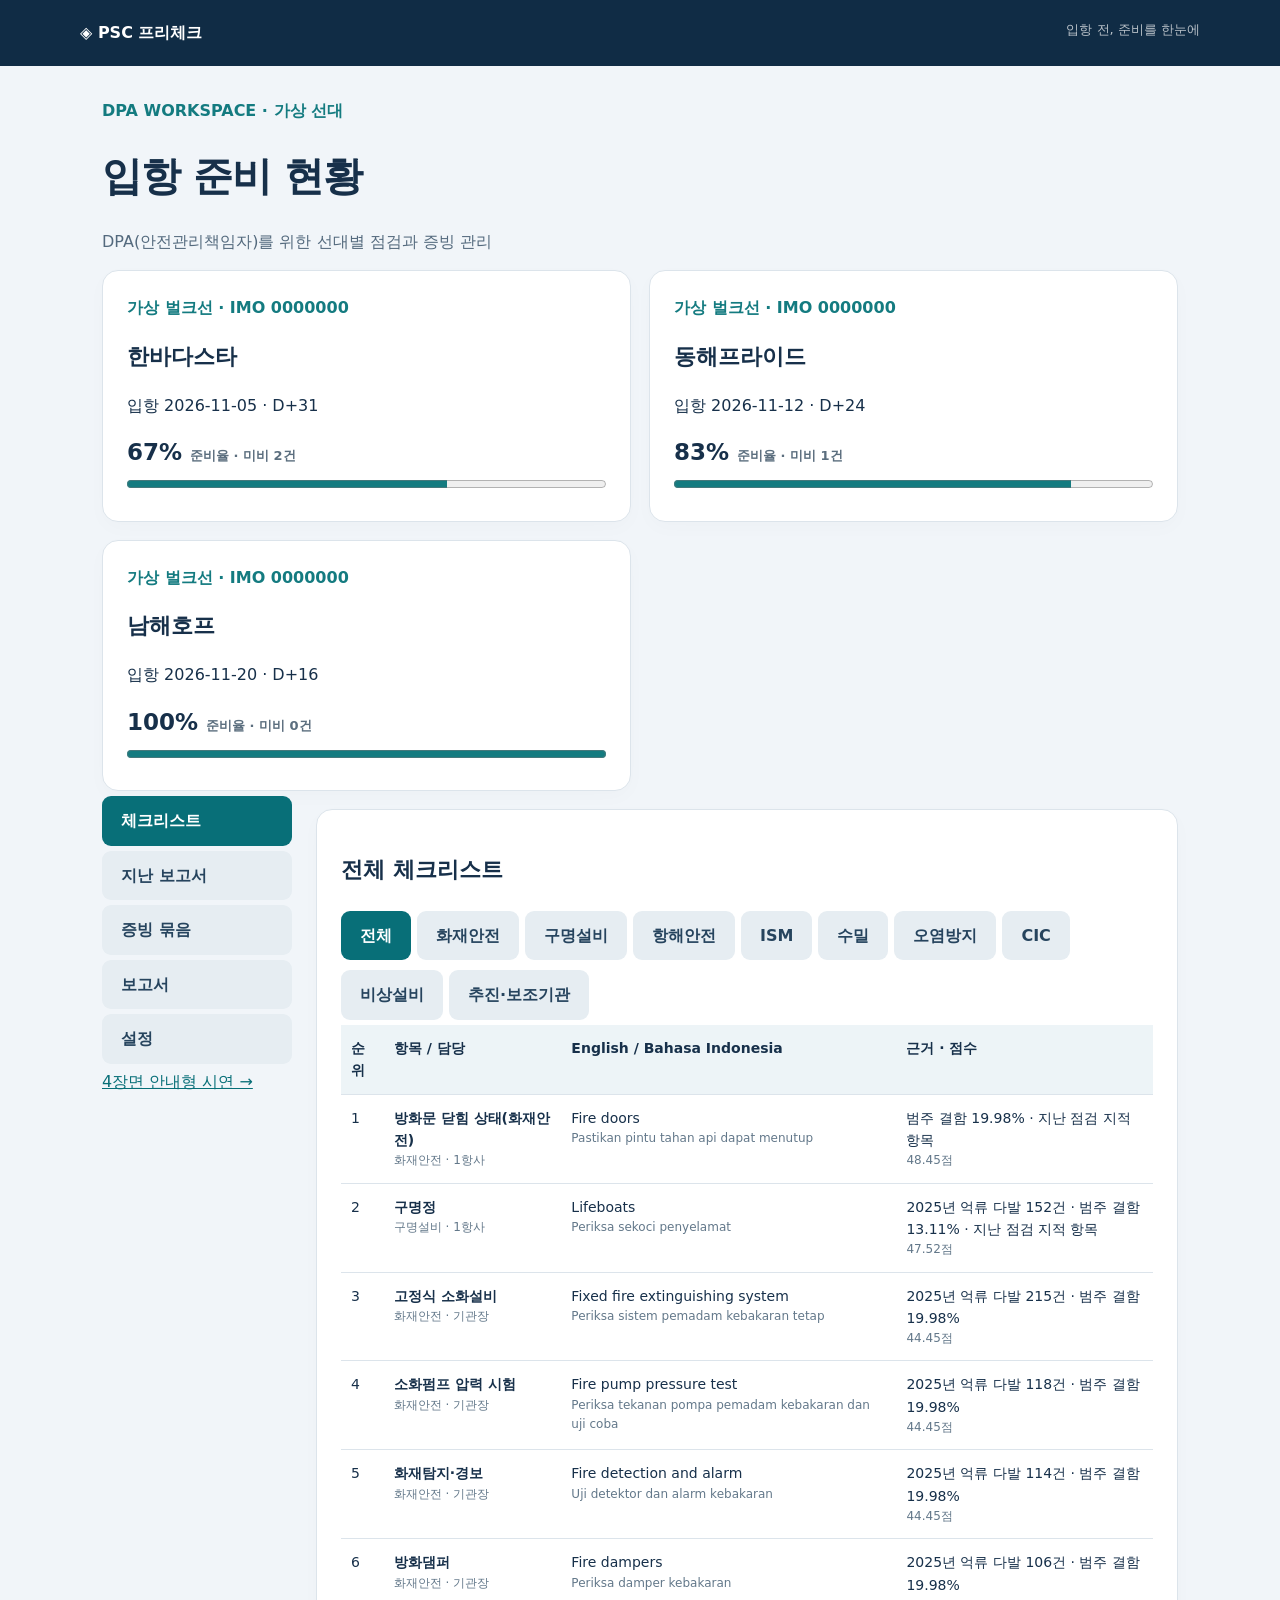
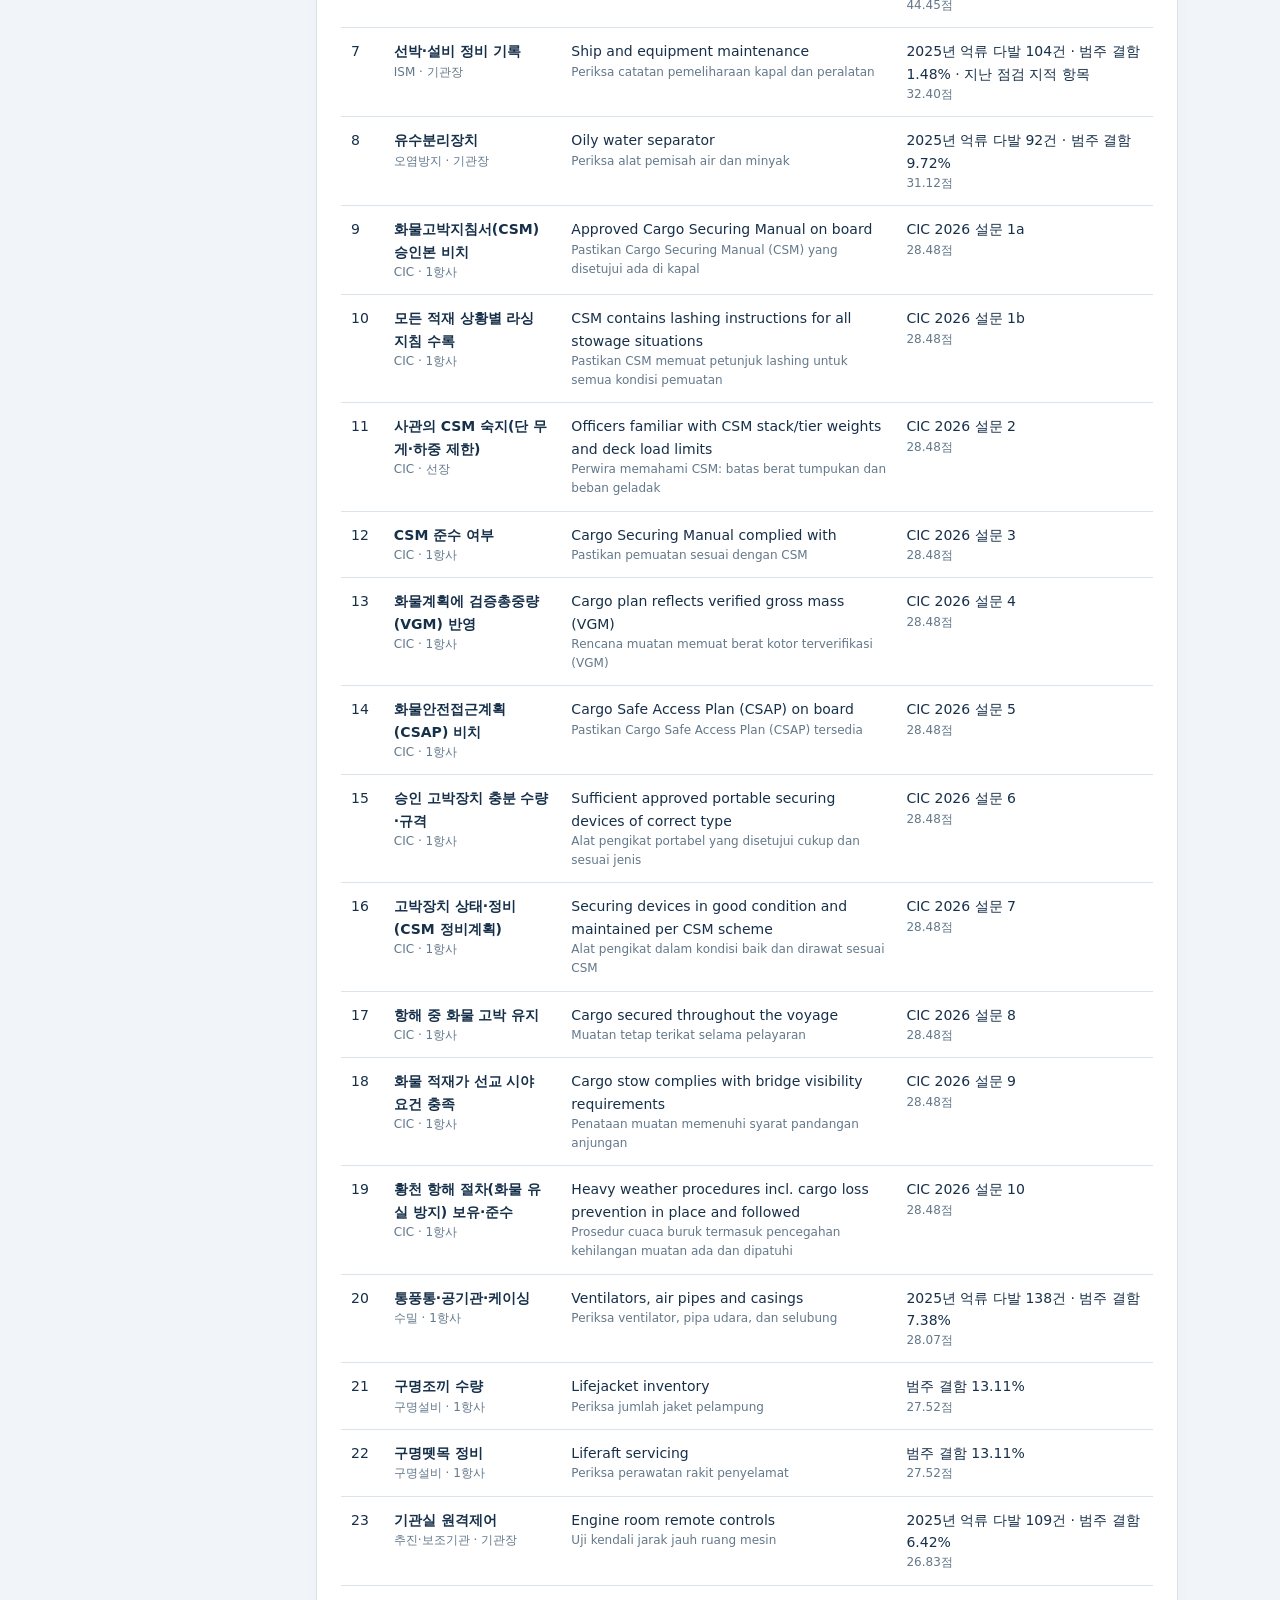
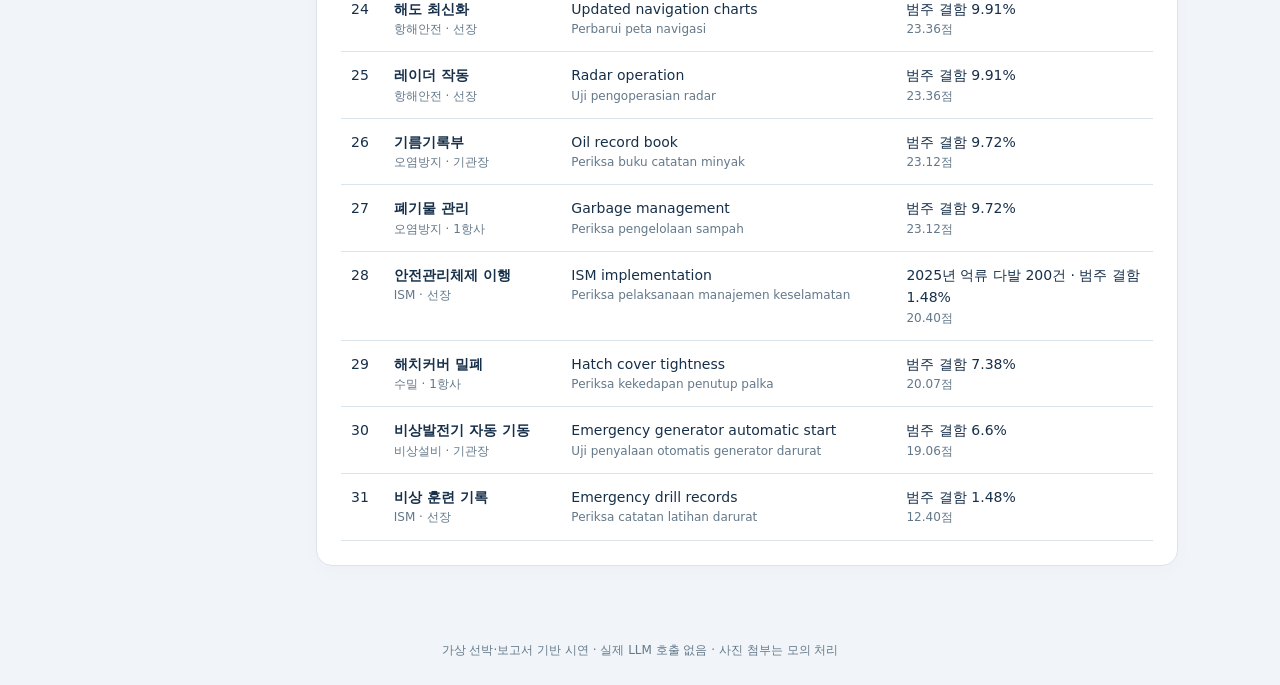
==== full.html @ a6400107 "feat: allcon-542309 시연 웹 공개" ====
<!doctype html><html lang="ko"><head><meta charset="utf-8"><meta name="viewport" content="width=device-width,initial-scale=1"><title>PSC 프리체크 · DPA 대시보드</title><link rel="stylesheet" href="style.css"></head><body data-full="true"><header><a href="index.html">◈ PSC 프리체크</a><span>입항 전, 준비를 한눈에</span></header><main id="app"></main><footer>가상 선박·보고서 기반 시연 · 실제 LLM 호출 없음 · 사진 첨부는 모의 처리</footer><script src="data.js"></script><script src="app.js"></script></body></html>
---- style.css ----
:root{font-family:system-ui,-apple-system,sans-serif;color:#17304a;background:#f1f5f9;line-height:1.6}*{box-sizing:border-box}body{margin:0}header{background:#102c45;color:white;padding:20px max(20px,calc((100% - 1120px)/2));display:flex;justify-content:space-between;gap:20px}header a{color:white;font-weight:800;text-decoration:none;white-space:nowrap}header span{font-size:13px;opacity:.7}main{max-width:1120px;margin:32px auto;padding:0 22px}h1{font-size:clamp(26px,4vw,40px);line-height:1.3;letter-spacing:-1px}h2{font-size:22px}h3{margin:8px 0}p{overflow-wrap:anywhere}.eyebrow{color:#147b80;font-weight:750}.lead{color:#53697d}.panel,.card,details{background:white;border:1px solid #dce4eb;border-radius:16px;padding:24px;margin:18px 0;box-shadow:0 6px 20px #19324a05}.grid{display:grid;grid-template-columns:repeat(2,minmax(0,1fr));gap:18px}.grid .card{margin:0}label{display:block;font-size:14px;font-weight:650}input,select{display:block;width:100%;padding:12px;margin:7px 0 18px;border:1px solid #b8c8d4;border-radius:8px;background:white;color:inherit;font:inherit}button,.button{display:inline-block;background:#086f78;color:white;border:0;border-radius:9px;padding:12px 19px;margin:5px 6px 5px 0;font:inherit;font-weight:700;cursor:pointer;text-decoration:none}button:disabled{background:#b3bfc9;cursor:default}.secondary{background:#e6edf2;color:#26445e}.selected{outline:3px solid #17a89d}.good{background:#e8f7f0;color:#176244;border-left:5px solid #2e9e73}.bad{background:#fff0ef;color:#aa302a;border-left:5px solid #d65348}.warn{background:#fff8df;color:#795b0e;border-left:5px solid #e4b537}.big{font-size:23px;font-weight:750}.muted,small{color:#5b6e7e;font-size:13px}.table-wrap{overflow-x:auto;max-width:100%}table{border-collapse:collapse;width:100%;font-size:14px}td,th{padding:12px 10px;border-bottom:1px solid #dce4eb;text-align:left;vertical-align:top}th{background:#edf4f7}td span{display:block;font-size:12px;color:#63788a}.phone{max-width:430px;margin:24px auto;background:#e9f0f3;border:8px solid #17304a;border-radius:35px;padding:16px}.phone .card{padding:16px}.phone strong{display:block;font-size:19px}.phone small{display:block}.success{border-top:1px solid #cfdae3;padding:20px 0;margin-top:24px}.report{max-width:740px;min-height:900px;aspect-ratio:210/297;margin:20px auto;background:white;border-top:8px solid #147b80;padding:38px;box-shadow:0 10px 40px #17304a12}.report h2{font-size:30px}.report{max-width:100%;overflow-wrap:anywhere}.sigline{display:inline-block;width:150px;max-width:60%;border-bottom:1px solid #333;vertical-align:bottom}.layout{display:grid;grid-template-columns:190px minmax(0,1fr);gap:24px}nav button{display:block;width:100%;text-align:left}pre{white-space:pre-wrap;overflow-wrap:anywhere;font:13px/1.8 ui-monospace,monospace}progress{width:100%;accent-color:#147b80}footer{padding:25px;text-align:center;font-size:12px;color:#65798a}a{color:#086f78}summary{cursor:pointer;font-weight:700}:focus-visible{outline:3px solid #e5a62a;outline-offset:3px}@media(max-width:600px){main{margin:22px auto;padding:0 14px}.grid,.layout{grid-template-columns:1fr}.panel,.card,details{padding:17px}header{padding:16px}header span{display:none}table{font-size:12px}td,th{padding:9px 6px}.priority-table th:nth-child(3),.priority-table td:nth-child(3){min-width:125px}.report{padding:20px;min-height:780px}nav{display:flex;flex-wrap:wrap}nav button{width:auto;font-size:13px}.phone{padding:10px}.big{font-size:20px}}@media print{header,footer,button,.success,.eyebrow,.lead,nav{display:none!important}body,main{background:white;margin:0;padding:0}.report{box-shadow:none;border:0;margin:0;width:100%;min-height:0}.panel:has(.report){border:0;padding:0}body:has(.report) main>h1,body:has(.report) main>p{display:none}}
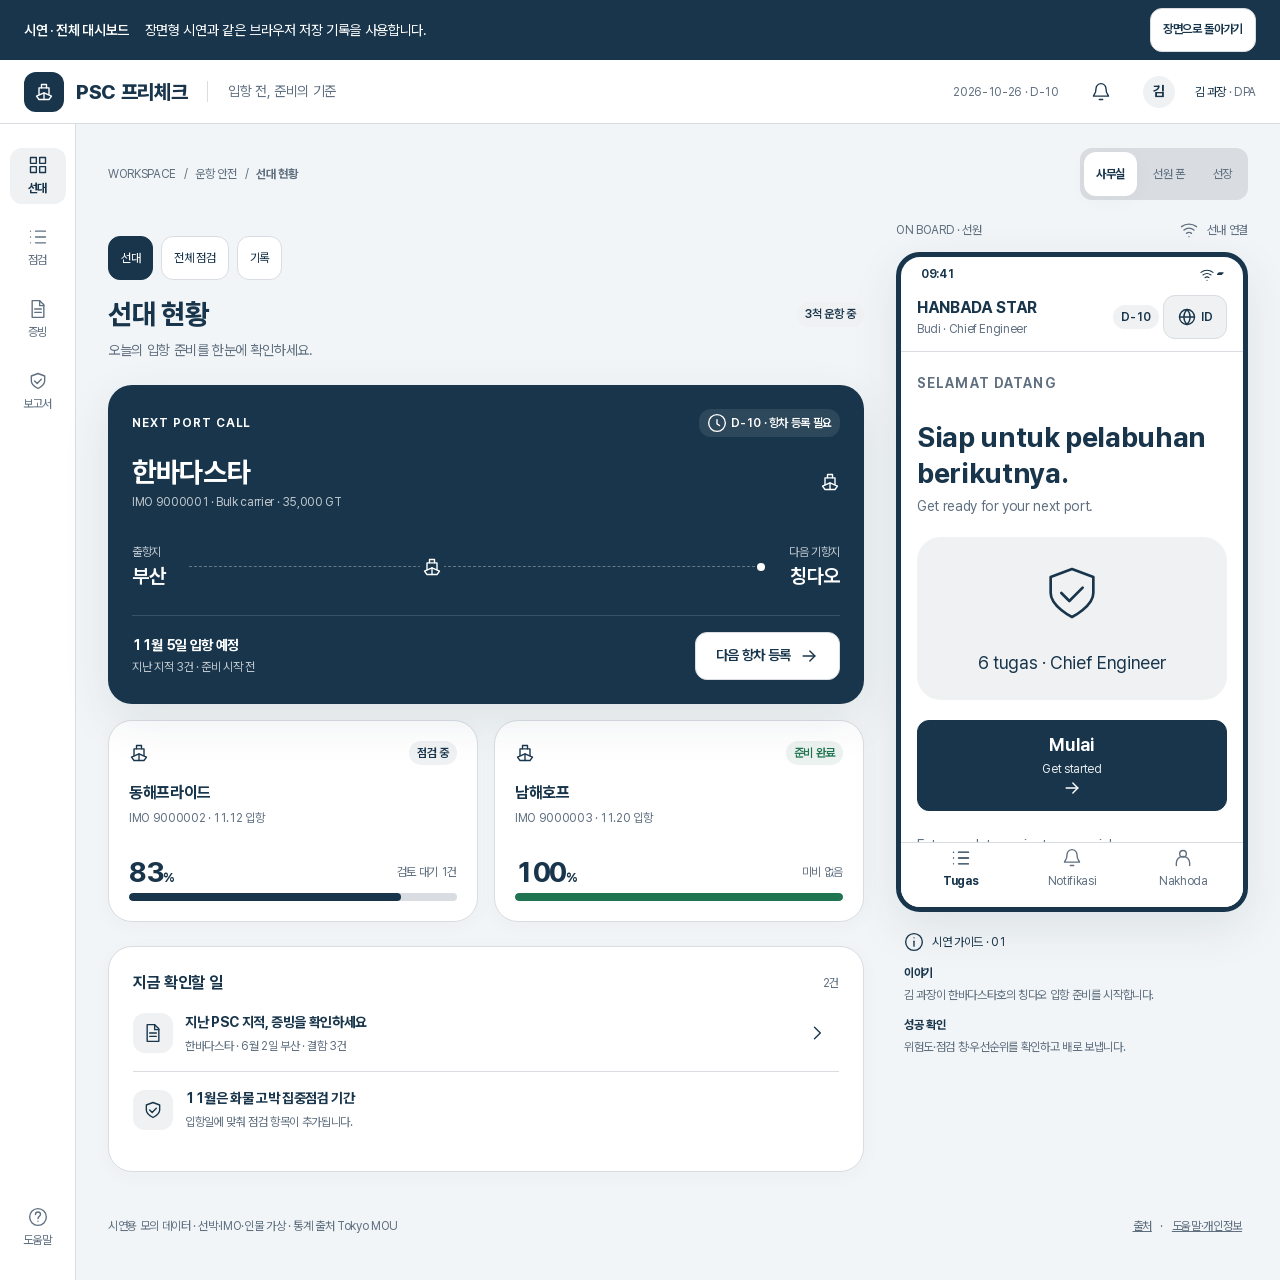
==== commit a54682e7: "feat: allcon-542309 시연 웹 갱신" ====
--- a/full.html
+++ b/full.html
@@ -1 +1,21 @@
-<!doctype html><html lang="ko"><head><meta charset="utf-8"><meta name="viewport" content="width=device-width,initial-scale=1"><title>PSC 프리체크 · DPA 대시보드</title><link rel="stylesheet" href="style.css"></head><body data-full="true"><header><a href="index.html">◈ PSC 프리체크</a><span>입항 전, 준비를 한눈에</span></header><main id="app"></main><footer>가상 선박·보고서 기반 시연 · 실제 LLM 호출 없음 · 사진 첨부는 모의 처리</footer><script src="data.js"></script><script src="app.js"></script></body></html>+<!doctype html>
+<html lang="ko">
+<head>
+<meta charset="utf-8">
+<meta name="viewport" content="width=device-width, initial-scale=1">
+<meta name="theme-color" content="#18354b">
+<meta name="description" content="PSC 프리체크 — 항차별 우선 점검부터 선내 점검, 시정 증빙, 입항 준비 보고서까지.">
+<title>PSC 프리체크 · 입항 준비</title>
+<link rel="icon" href="data:image/svg+xml,%3Csvg xmlns='http://www.w3.org/2000/svg' viewBox='0 0 40 40'%3E%3Crect width='40' height='40' rx='10' fill='%2318354b'/%3E%3Cpath d='M10 24h20l-4 6H14zM16 12h8v12h-8z' fill='white'/%3E%3C/svg%3E">
+<link rel="stylesheet" href="style.css">
+<script defer src="data.js"></script>
+<script defer src="app.js"></script>
+</head>
+<body>
+<a class="skip" href="#main">본문으로 이동</a>
+<div id="app"></div>
+<div id="toast" role="status" aria-live="polite"></div>
+<dialog id="sheet" aria-labelledby="sheet-title"></dialog>
+<noscript>점검 기록을 사용하려면 브라우저의 JavaScript를 켜 주세요.</noscript>
+</body>
+</html>
--- a/style.css
+++ b/style.css
@@ -1 +1,136 @@
-:root{font-family:system-ui,-apple-system,sans-serif;color:#17304a;background:#f1f5f9;line-height:1.6}*{box-sizing:border-box}body{margin:0}header{background:#102c45;color:white;padding:20px max(20px,calc((100% - 1120px)/2));display:flex;justify-content:space-between;gap:20px}header a{color:white;font-weight:800;text-decoration:none;white-space:nowrap}header span{font-size:13px;opacity:.7}main{max-width:1120px;margin:32px auto;padding:0 22px}h1{font-size:clamp(26px,4vw,40px);line-height:1.3;letter-spacing:-1px}h2{font-size:22px}h3{margin:8px 0}p{overflow-wrap:anywhere}.eyebrow{color:#147b80;font-weight:750}.lead{color:#53697d}.panel,.card,details{background:white;border:1px solid #dce4eb;border-radius:16px;padding:24px;margin:18px 0;box-shadow:0 6px 20px #19324a05}.grid{display:grid;grid-template-columns:repeat(2,minmax(0,1fr));gap:18px}.grid .card{margin:0}label{display:block;font-size:14px;font-weight:650}input,select{display:block;width:100%;padding:12px;margin:7px 0 18px;border:1px solid #b8c8d4;border-radius:8px;background:white;color:inherit;font:inherit}button,.button{display:inline-block;background:#086f78;color:white;border:0;border-radius:9px;padding:12px 19px;margin:5px 6px 5px 0;font:inherit;font-weight:700;cursor:pointer;text-decoration:none}button:disabled{background:#b3bfc9;cursor:default}.secondary{background:#e6edf2;color:#26445e}.selected{outline:3px solid #17a89d}.good{background:#e8f7f0;color:#176244;border-left:5px solid #2e9e73}.bad{background:#fff0ef;color:#aa302a;border-left:5px solid #d65348}.warn{background:#fff8df;color:#795b0e;border-left:5px solid #e4b537}.big{font-size:23px;font-weight:750}.muted,small{color:#5b6e7e;font-size:13px}.table-wrap{overflow-x:auto;max-width:100%}table{border-collapse:collapse;width:100%;font-size:14px}td,th{padding:12px 10px;border-bottom:1px solid #dce4eb;text-align:left;vertical-align:top}th{background:#edf4f7}td span{display:block;font-size:12px;color:#63788a}.phone{max-width:430px;margin:24px auto;background:#e9f0f3;border:8px solid #17304a;border-radius:35px;padding:16px}.phone .card{padding:16px}.phone strong{display:block;font-size:19px}.phone small{display:block}.success{border-top:1px solid #cfdae3;padding:20px 0;margin-top:24px}.report{max-width:740px;min-height:900px;aspect-ratio:210/297;margin:20px auto;background:white;border-top:8px solid #147b80;padding:38px;box-shadow:0 10px 40px #17304a12}.report h2{font-size:30px}.report{max-width:100%;overflow-wrap:anywhere}.sigline{display:inline-block;width:150px;max-width:60%;border-bottom:1px solid #333;vertical-align:bottom}.layout{display:grid;grid-template-columns:190px minmax(0,1fr);gap:24px}nav button{display:block;width:100%;text-align:left}pre{white-space:pre-wrap;overflow-wrap:anywhere;font:13px/1.8 ui-monospace,monospace}progress{width:100%;accent-color:#147b80}footer{padding:25px;text-align:center;font-size:12px;color:#65798a}a{color:#086f78}summary{cursor:pointer;font-weight:700}:focus-visible{outline:3px solid #e5a62a;outline-offset:3px}@media(max-width:600px){main{margin:22px auto;padding:0 14px}.grid,.layout{grid-template-columns:1fr}.panel,.card,details{padding:17px}header{padding:16px}header span{display:none}table{font-size:12px}td,th{padding:9px 6px}.priority-table th:nth-child(3),.priority-table td:nth-child(3){min-width:125px}.report{padding:20px;min-height:780px}nav{display:flex;flex-wrap:wrap}nav button{width:auto;font-size:13px}.phone{padding:10px}.big{font-size:20px}}@media print{header,footer,button,.success,.eyebrow,.lead,nav{display:none!important}body,main{background:white;margin:0;padding:0}.report{box-shadow:none;border:0;margin:0;width:100%;min-height:0}.panel:has(.report){border:0;padding:0}body:has(.report) main>h1,body:has(.report) main>p{display:none}}
+:root {
+  --navy:#18354b; --muted:#607080; --paper:#fff; --ground:#f2f5f7; --success:#207451; --warning:#95600c; --danger:#b53d3a;
+  --ink:var(--navy); --line:color-mix(in srgb,var(--muted) 24%,var(--paper));
+  --navy-soft:color-mix(in srgb,var(--navy) 7%,var(--paper)); --success-soft:color-mix(in srgb,var(--success) 9%,var(--paper)); --warning-soft:color-mix(in srgb,var(--warning) 9%,var(--paper)); --danger-soft:color-mix(in srgb,var(--danger) 7%,var(--paper));
+  --f12:12px; --f14:14px; --f16:16px; --f18:18px; --f20:20px; --f28:28px; --f36:36px; --f64:64px;
+  --s1:4px; --s2:8px; --s3:12px; --s4:16px; --s5:20px; --s6:24px; --s8:32px; --s10:40px; --s12:48px; --s14:56px; --s16:64px;
+  --r1:12px; --r2:24px; --shadow1:0 4px 20px #18354b08; --shadow2:0 16px 48px #18354b18;
+  --phone-nav-height:calc(var(--s14) + var(--s2) + 1px); --touch:44px; --action-bar:80px; --phone-offset:240px; --photo-height:200px; --border:1px solid var(--line); --duration:180ms; --phone:352px; --rail:76px; --measure:40ch; --content:1440px;
+}
+@font-face{font-family:Pretendard;src:url('fonts/PretendardVariable.woff2') format('woff2');font-weight:100 900;font-style:normal;font-display:swap}
+*{box-sizing:border-box}body{margin:0;background:var(--ground);color:var(--ink);font-family:Pretendard,Arial,sans-serif;font-size:var(--f14);line-height:1.5;letter-spacing:-.025em;font-variant-numeric:tabular-nums}button,input,select,textarea{font:inherit;letter-spacing:inherit}button,a,input,select,textarea{touch-action:manipulation}button,a{-webkit-tap-highlight-color:transparent}button{cursor:pointer;border:0;background:none;color:inherit}button:disabled{cursor:not-allowed;opacity:.48}button:focus-visible,a:focus-visible,input:focus-visible,select:focus-visible,textarea:focus-visible,summary:focus-visible{outline:3px solid var(--navy);outline-offset:3px}button:not(:disabled):hover{filter:brightness(.94)}button:not(:disabled):active{transform:translateY(1px)}a{color:var(--navy);text-underline-offset:var(--s1)}svg{width:var(--s5);height:var(--s5);flex-shrink:0;vertical-align:middle}h1,h2,h3,p{margin:0}h1{font-size:var(--f28);font-weight:750;line-height:1.3}h2{font-size:var(--f20);font-weight:720;line-height:1.4}h3{font-size:var(--f16);font-weight:700}small,.small{font-size:var(--f12)}.muted{color:var(--muted)}.eyebrow{font-size:var(--f12);font-weight:650;letter-spacing:.08em;text-transform:uppercase}.row{display:flex;align-items:center;gap:var(--s3)}.between{justify-content:space-between}.wrap{flex-wrap:wrap}.stack{display:grid;gap:var(--s4)}.gap2{gap:var(--s2)}.grow{flex:1;min-width:0}.text-right{text-align:right}.mt{margin-top:var(--s6)}.mb{margin-bottom:var(--s4)}.wide{width:100%}.btn{display:inline-flex;justify-content:center;align-items:center;gap:var(--s2);min-height:var(--s12);padding:var(--s3) var(--s5);border:var(--border);border-radius:var(--r1);font-weight:650;line-height:1.3;text-decoration:none;background:var(--paper);transition:background var(--duration),transform var(--duration)}.primary{background:var(--navy);color:var(--paper);border-color:var(--navy)}.ghost{background:transparent;border-color:transparent}.btn.small{min-height:44px;padding:var(--s2) var(--s3);font-size:var(--f12)}.iconbtn{display:inline-flex;align-items:center;justify-content:center;min-width:44px;min-height:44px;border-radius:var(--r1)}.tag{display:inline-flex;align-items:center;gap:var(--s1);font-size:var(--f12);line-height:1.4;padding:var(--s1) var(--s2);border-radius:var(--r1);background:var(--ground);color:var(--muted);font-weight:600;white-space:nowrap}.tag.ok,.ok{color:var(--success);background:var(--success-soft)}.tag.warn,.warn{color:var(--warning);background:var(--warning-soft)}.tag.bad,.bad{color:var(--danger);background:var(--danger-soft)}.tag.navy{color:var(--navy);background:var(--navy-soft)}.dot{display:inline-block;width:var(--s2);height:var(--s2);background:currentColor;border-radius:50%}.badge-number{font-size:var(--f12);border-radius:50%;background:var(--danger);color:var(--paper);width:var(--s5);height:var(--s5);display:inline-grid;place-items:center}.guide{min-height:var(--s14);background:var(--navy);color:var(--paper);padding:var(--s2) var(--s6);display:flex;align-items:center;gap:var(--s4);position:relative;z-index:5}.guide .guide-step{white-space:nowrap;font-weight:600}.guide .guide-task{flex:1;font-size:var(--f14)}.guide button{color:var(--paper);min-height:40px;border:1px solid #ffffff55;border-radius:var(--r1);padding:var(--s2) var(--s4);white-space:nowrap}.guide .guide-fast{background:#ffffff18;font-size:var(--f12)}.guide-progress{display:flex;gap:var(--s1)}.guide-progress i{width:var(--s6);height:var(--s1);background:#ffffff40;border-radius:var(--r1)}.guide-progress i.on{background:var(--paper)}.appbar{height:var(--s16);background:var(--paper);border-bottom:var(--border);padding:0 var(--s6);display:flex;align-items:center;gap:var(--s5)}.brand{display:flex;gap:var(--s3);align-items:center;font-weight:800;font-size:var(--f20);color:var(--navy);white-space:nowrap}.brand-icon{display:grid;place-items:center;background:var(--navy);color:var(--paper);width:var(--s10);height:var(--s10);border-radius:var(--r1)}.appbar-sub{border-left:var(--border);padding-left:var(--s5);color:var(--muted)}.avatar{width:var(--s8);height:var(--s8);border-radius:50%;display:inline-grid;place-items:center;background:var(--navy-soft);color:var(--navy);font-weight:700}.shell{display:grid;grid-template-columns:var(--rail) minmax(0,1fr);max-width:var(--content);margin:auto;min-height:calc(100vh - 120px)}.rail{display:flex;align-items:center;flex-direction:column;gap:var(--s4);padding:var(--s6) var(--s2);background:var(--paper);border-right:var(--border)}.rail button{min-height:var(--s14);width:var(--s14);display:flex;align-items:center;justify-content:center;flex-direction:column;gap:var(--s1);border-radius:var(--r1);font-size:var(--f12);color:var(--muted)}.rail button.active{background:var(--navy-soft);color:var(--navy);font-weight:700}.rail .rail-bottom{margin-top:auto}.workspace{padding:var(--s6) var(--s8);min-width:0}.work-top{display:flex;align-items:center;justify-content:space-between;margin-bottom:var(--s5)}.breadcrumb{color:var(--muted);font-size:var(--f12);display:flex;gap:var(--s2);align-items:center}.view-tabs{display:flex;background:var(--line);border-radius:var(--r1);padding:var(--s1);gap:var(--s1)}.view-tabs button{font-size:var(--f12);min-height:44px;padding:var(--s2) var(--s3);border-radius:var(--r1);color:var(--muted)}.view-tabs button.active{background:var(--paper);color:var(--navy);box-shadow:var(--shadow1);font-weight:700}.columns{display:grid;grid-template-columns:minmax(0,1fr) var(--phone);gap:var(--s8);align-items:start}.office{min-width:0}.section-head{margin-bottom:var(--s6)}.section-head p{margin-top:var(--s2);color:var(--muted)}.card{border:var(--border);border-radius:var(--r2);background:var(--paper);padding:var(--s6);box-shadow:var(--shadow1)}.fleet-hero{position:relative;overflow:hidden;background:var(--navy);color:var(--paper);padding:var(--s6);border-radius:var(--r2);min-height:264px;box-shadow:var(--shadow2)}.fleet-hero .muted{color:#ffffffb8}.fleet-hero h2{font-size:var(--f28)}.fleet-hero .tag{background:#ffffff17;color:var(--paper)}.fleet-hero .hero-route{display:flex;align-items:center;gap:var(--s4);margin:var(--s8) 0 var(--s6)}.port-name{font-size:var(--f20);font-weight:650}.route-line{flex:1;display:flex;align-items:center;position:relative;border-top:1px dashed #ffffff55;margin:0 var(--s2)}.route-line:after{content:'';position:absolute;right:0;width:var(--s2);height:var(--s2);border-radius:50%;background:var(--paper)}.route-line svg{position:absolute;left:40%;top:-12px;background:var(--navy);padding:2px;width:var(--s6);height:var(--s6)}.fleet-hero .hero-bottom{border-top:1px solid #ffffff25;padding-top:var(--s4);display:flex;gap:var(--s3);align-items:center;justify-content:space-between}.hero-bottom .btn{color:var(--navy);white-space:nowrap}.fleet-cards{display:grid;grid-template-columns:1fr 1fr;gap:var(--s4);margin-top:var(--s4)}.ship-small{padding:var(--s5);text-align:left}.ship-small h3{margin:var(--s4) 0 var(--s1)}.progress{height:var(--s2);border-radius:var(--r1);background:var(--line);overflow:hidden}.progress i{display:block;height:100%;background:var(--navy);width:var(--value,0%);border-radius:var(--r1);transition:width var(--duration)}.progress.green i{background:var(--success)}.metric{font-size:var(--f28);font-weight:750;letter-spacing:-.05em}.summary-grid{display:grid;grid-template-columns:repeat(3,1fr);gap:var(--s3);margin:var(--s5) 0}.summary-grid>div{padding:var(--s4);border:var(--border);border-radius:var(--r1);background:var(--paper)}.summary-grid span{display:block;color:var(--muted);font-size:var(--f12)}.task-row{padding:var(--s4) 0;display:flex;gap:var(--s3);align-items:center;border-bottom:var(--border)}.task-row:last-child{border-bottom:0}.task-row p{font-size:var(--f12);color:var(--muted);margin-top:var(--s1)}.task-icon{width:var(--s10);height:var(--s10);display:grid;place-items:center;background:var(--navy-soft);color:var(--navy);border-radius:var(--r1);flex-shrink:0}.phone-wrap{min-width:0}.phone-label{display:flex;justify-content:space-between;align-items:center;margin-bottom:var(--s3);font-size:var(--f12);color:var(--muted)}.phone{border:5px solid var(--ink);border-radius:var(--r2);background:var(--paper);box-shadow:var(--shadow2);overflow:hidden}.phone-status{display:flex;justify-content:space-between;padding:var(--s2) var(--s5) 0;font-size:var(--f12);font-weight:650}.phone-status svg{width:var(--s4);height:var(--s4)}.phone-head{padding:var(--s4) var(--s5);display:flex;justify-content:space-between;align-items:center;border-bottom:var(--border)}.phone-head strong{font-size:var(--f16)}.phone-body{padding:var(--s5);min-height:416px;font-size:var(--f18)}.phone-body h2{font-size:var(--f28);line-height:1.3}.phone-body h3{font-size:var(--f20)}.phone-body p{max-width:var(--measure)}.phone-body .btn{min-height:var(--s14);font-size:var(--f18);width:100%}.phone-body .muted{font-size:var(--f14)}.phone-body label{font-size:var(--f16)}.phone-body select{min-height:var(--s14);font-size:var(--f16)}.phone-body .notice{font-size:var(--f16)}.phone-body .question{margin:var(--s5) 0;min-height:120px}.phone-body .question h2{font-size:var(--f28);font-weight:700}.phone-body .question p{margin-top:var(--s3);font-size:var(--f16);color:var(--muted)}.phone-body .question details{font-size:var(--f14);margin-top:var(--s3)}.phone-body .answers{display:grid;grid-template-columns:1fr 1fr;gap:var(--s3);margin-bottom:var(--s4)}.answers .btn{min-height:72px;flex-direction:column;gap:var(--s1);font-size:var(--f20)}.answers .chosen{background:var(--navy);color:var(--paper);border-color:var(--navy)}.phone-nav{display:flex;justify-content:space-around;border-top:var(--border);background:var(--paper);padding:var(--s2)}.phone-nav button{min-height:var(--s12);display:flex;flex-direction:column;align-items:center;gap:var(--s1);font-size:var(--f12);color:var(--muted);min-width:64px}.phone-nav button.active{color:var(--navy);font-weight:700}.phone-illustration{border-radius:var(--r2);background:var(--navy-soft);padding:var(--s6);margin:var(--s5) 0;text-align:center}.phone-illustration svg{height:var(--s16);width:var(--s16);stroke-width:1}.phone-body .huge{font-size:var(--f64);font-weight:750;letter-spacing:-.06em;line-height:1.1}.phone-body .phone-card{border:var(--border);border-radius:var(--r1);padding:var(--s4);margin-top:var(--s4)}.phone-card img{width:100%;max-height:120px;object-fit:cover;border-radius:var(--r1);margin:var(--s3) 0}.story-panel{padding:var(--s5) var(--s2);font-size:var(--f12);color:var(--muted);display:grid;gap:var(--s3)}.story-panel strong{color:var(--navy);display:block;margin-bottom:var(--s1)}.story-panel .story-title{display:flex;gap:var(--s2);align-items:center;color:var(--navy)}.notice{padding:var(--s3) var(--s4);border-radius:var(--r1);display:flex;gap:var(--s3);align-items:flex-start;font-size:var(--f14);line-height:1.5}.notice p{margin:var(--s1) 0 0}.notice svg{margin-top:2px}.notice.neutral{background:var(--ground);color:var(--muted)}.risk-card{display:grid;grid-template-columns:1fr auto;gap:var(--s4);align-items:center}.risk-card details{grid-column:1/-1;font-size:var(--f12);color:var(--muted)}details summary{cursor:pointer;min-height:44px;display:flex;align-items:center;gap:var(--s2)}.risk-points{background:var(--navy-soft);color:var(--navy);font-size:var(--f36);font-weight:700;min-width:80px;min-height:80px;display:grid;place-content:center;text-align:center;border-radius:var(--r2)}.risk-points small{font-size:var(--f12);font-weight:500}.timeline{display:flex;justify-content:space-between;position:relative;padding-top:var(--s5);margin:var(--s6) 0 var(--s3);font-size:var(--f12)}.timeline:before{content:'';position:absolute;top:0;left:0;right:0;height:var(--s1);background:var(--line);border-radius:var(--r1)}.timeline>div{position:relative}.timeline>div:before{content:'';position:absolute;top:-24px;width:var(--s3);height:var(--s3);background:var(--paper);border:2px solid var(--navy);border-radius:50%}.timeline .arrival:before{background:var(--navy);right:0}.timeline .arrival{text-align:right}.timeline span{display:block;color:var(--muted)}.list-header{display:flex;justify-content:space-between;align-items:center;margin:var(--s6) 0 var(--s3)}.rank-list{background:var(--paper);border:var(--border);border-radius:var(--r2);overflow:hidden}.rank-row{display:flex;align-items:center;padding:var(--s4);gap:var(--s3);border-bottom:var(--border)}.rank-row:last-child{border:0}.rank-number{font-size:var(--f14);color:var(--muted);width:var(--s6);text-align:center;flex-shrink:0}.rank-row:nth-child(-n+3) .rank-number{font-weight:750;color:var(--navy)}.rank-row strong{font-size:var(--f14)}.rank-row .evidence{display:flex;align-items:center;gap:var(--s1);color:var(--muted);font-size:var(--f12);text-align:left;min-height:44px;margin-top:var(--s1)}.evidence svg{width:var(--s3);height:var(--s3)}.sticky-actions{display:flex;gap:var(--s3);position:static;padding:var(--s4) 0;background:var(--ground);align-items:center;flex-wrap:wrap}.sticky-actions .primary{flex:1}.filter-bar{display:flex;gap:var(--s2);overflow:auto;margin:var(--s4) 0;scrollbar-width:none}.filter-bar button{white-space:nowrap;border:var(--border);background:var(--paper);border-radius:var(--r1);min-height:44px;padding:var(--s2) var(--s3);font-size:var(--f12)}.filter-bar button.active{background:var(--navy);color:var(--paper);border-color:var(--navy)}input,select,textarea{border:var(--border);background:var(--paper);color:var(--ink);border-radius:var(--r1);padding:var(--s3) var(--s4);min-height:var(--s12);width:100%;max-width:100%}textarea{resize:vertical;min-height:80px}label{display:grid;gap:var(--s2);font-weight:600}input[type=checkbox]{width:var(--s5);min-height:var(--s5);height:var(--s5);flex-shrink:0;accent-color:var(--navy)}.check-label{display:flex;align-items:flex-start;gap:var(--s3);font-weight:400;font-size:var(--f14)}.search{position:relative}.search svg{position:absolute;left:var(--s4);top:var(--s4);color:var(--muted)}.search input{padding-left:var(--s12)}.review-card{margin-bottom:var(--s3);padding:var(--s5)}.review-card .review-body{display:flex;align-items:center;gap:var(--s4);margin:var(--s4) 0}.thumb{width:88px;height:72px;object-fit:cover;border-radius:var(--r1);background:var(--ground)}.blurred{filter:blur(2px)}.empty{text-align:center;padding:var(--s10) var(--s5);color:var(--muted)}.empty svg{width:var(--s12);height:var(--s12);margin-bottom:var(--s4)}.empty h3{color:var(--ink);margin-bottom:var(--s2)}.empty .btn{margin-top:var(--s5)}.upload{border:2px dashed var(--line);border-radius:var(--r2);text-align:center;padding:var(--s8) var(--s6);background:var(--paper)}.upload>svg{width:var(--s12);height:var(--s12);color:var(--navy);margin-bottom:var(--s4)}.upload p{margin:var(--s2) 0 var(--s5);color:var(--muted)}.upload.drag{border-color:var(--navy);background:var(--navy-soft)}.document{background:var(--paper);border:var(--border);padding:var(--s6);border-radius:var(--r1)}.document header{border-bottom:2px solid var(--navy);padding-bottom:var(--s4);margin-bottom:var(--s4)}.document .form-row{display:grid;grid-template-columns:64px 1fr 36px;gap:var(--s2);padding:var(--s3) 0;border-bottom:var(--border);font-size:var(--f12)}.document .form-row:last-child{border-bottom:0}.report-grid{display:grid;grid-template-columns:1fr;gap:var(--s4)}.report-result{padding:var(--s4);background:var(--paper);border:var(--border);border-radius:var(--r1)}.report-result.bad{border-color:var(--danger);background:var(--danger-soft)}.report-paper{background:var(--paper);padding:var(--s8);border:var(--border);border-radius:var(--r1);aspect-ratio:210/297;font-size:var(--f12);color:var(--ink)}.report-paper h1{font-size:var(--f28);margin:var(--s3) 0}.report-paper h2{font-size:var(--f14);margin:var(--s6) 0 var(--s3)}.report-paper .report-top{border-bottom:3px solid var(--navy);padding-bottom:var(--s5)}.report-meta{display:grid;grid-template-columns:1fr 1fr;gap:var(--s3);margin:var(--s5) 0}.report-meta span{display:block;color:var(--muted)}.report-stats{display:flex;gap:var(--s4);justify-content:space-between;background:var(--ground);padding:var(--s4);border-radius:var(--r1)}.report-stats b{display:block;font-size:var(--f28)}.report-evidence{padding:var(--s3) 0;border-bottom:var(--border)}.signature{margin-top:var(--s8);border-top:var(--border);padding-top:var(--s2)}.report-photo{width:calc(50% - var(--s2));height:88px;object-fit:cover;border-radius:var(--r1)}.audit-row{display:grid;grid-template-columns:1fr auto;gap:var(--s3);padding:var(--s3) 0;border-bottom:var(--border)}.app-footer{padding:var(--s8) 0 var(--s2);color:var(--muted);font-size:var(--f12);display:flex;justify-content:space-between;align-items:center;gap:var(--s3);flex-wrap:wrap}.app-footer button{font-size:var(--f12);min-height:44px;text-decoration:underline}.skeleton{height:80px;border-radius:var(--r1);background:linear-gradient(90deg,var(--line),var(--ground),var(--line));background-size:200% 100%;animation:shimmer 1.2s infinite;margin:var(--s4) 0}@keyframes shimmer{to{background-position:-200% 0}}.loading{padding:var(--s6)}dialog{border:0;padding:0;border-radius:var(--r2);width:min(520px,calc(100% - 32px));max-height:90vh;box-shadow:var(--shadow2);color:var(--ink)}dialog::backdrop{background:#10273888;backdrop-filter:blur(3px)}.sheet-head{padding:var(--s5) var(--s6);display:flex;align-items:center;justify-content:space-between;border-bottom:var(--border);position:sticky;top:0;background:var(--paper);z-index:1}.sheet-body{padding:var(--s6);display:grid;gap:var(--s5)}.sheet-body p{color:var(--muted)}.sheet-body h3{margin-bottom:var(--s2)}.sheet-body .source-link{display:block;padding:var(--s3) 0;border-bottom:var(--border);overflow-wrap:anywhere}.sheet-body code{font-size:var(--f12)}#toast{position:fixed;left:50%;bottom:calc(var(--action-bar) + var(--s4));transform:translate(-50%,var(--s4));z-index:30;background:var(--navy);color:var(--paper);padding:var(--s4) var(--s6);border-radius:var(--r1);box-shadow:var(--shadow2);max-width:calc(100% - 32px);opacity:0;pointer-events:none;transition:opacity var(--duration),transform var(--duration)}#toast.visible{opacity:1;transform:translate(-50%,0)}.skip{position:fixed;top:-80px;left:var(--s4);z-index:99;padding:var(--s3);background:var(--paper)}.skip:focus{top:var(--s2)}.sr-only{position:absolute;clip:rect(0,0,0,0);width:1px;height:1px;overflow:hidden}.mobile-tabs{display:none}.done-card{max-width:640px;margin:var(--s10) auto;text-align:center}.done-card>svg{width:var(--s16);height:var(--s16);margin-bottom:var(--s6);color:var(--success)}.done-card p{margin:var(--s4) 0 var(--s6)}.animation-in{animation:appear var(--duration) ease-out}@keyframes appear{from{opacity:.4;transform:translateY(4px)}to{opacity:1;transform:translateY(0)}}
+@media(min-width:1450px){.columns{grid-template-columns:minmax(0,1fr) 376px}.report-grid{grid-template-columns:1fr 1fr}.workspace{padding:var(--s8)}}
+@media(max-width:1050px) and (min-width:761px){:root{--phone:312px;--rail:64px}.workspace{padding:var(--s5)}.columns{gap:var(--s5)}.fleet-cards{grid-template-columns:1fr}.hero-bottom{align-items:flex-start!important;flex-direction:column}.appbar-sub{display:none}}
+@media(max-width:760px){body{font-size:var(--f14)}.guide{padding:var(--s2) var(--s3);gap:var(--s2);min-height:var(--s16);flex-wrap:wrap}.guide-step{font-size:var(--f12)}.guide-progress{display:none}.guide-task{font-size:var(--f12)!important;min-width:180px;order:3;flex-basis:100%!important;line-height:1.4}.guide button{margin-left:auto;min-height:44px;padding:var(--s1) var(--s3);font-size:var(--f12)}.guide .guide-fast{margin-left:0}.appbar{height:var(--s14);padding:0 var(--s4);gap:var(--s2)}.brand{font-size:var(--f18);gap:var(--s2)}.brand-icon{width:var(--s8);height:var(--s8)}.appbar-sub,.appbar .user-name,.appbar .header-label{display:none}.shell{display:block;min-height:auto}.rail{display:none}.workspace{padding:var(--s5) var(--s4)}.work-top{display:none}.mobile-tabs{display:flex;background:var(--paper);border-bottom:var(--border);padding:var(--s1) var(--s4)}.mobile-tabs button{flex:1;min-height:44px;border-bottom:2px solid transparent;color:var(--muted)}.mobile-tabs button.active{color:var(--navy);border-color:var(--navy);font-weight:700}.columns{display:block}.phone-wrap{display:none}.show-crew .office,.show-captain .office{display:none}.show-crew .phone-wrap,.show-captain .phone-wrap{display:block}.phone-label,.phone-status,.story-panel{display:none}.phone{border:0;box-shadow:none;border-radius:var(--r1);overflow:hidden}.phone-head{padding:var(--s3) var(--s4)}.phone-body{padding:var(--s5) var(--s4);min-height:380px}.phone-body .question{min-height:112px}.section-head{margin-bottom:var(--s5)}h1{font-size:var(--f28)}.fleet-hero{padding:var(--s5);min-height:256px}.fleet-hero h2{font-size:var(--f28)}.fleet-hero .hero-route{margin:var(--s6) 0}.hero-bottom{gap:var(--s2)!important}.hero-bottom .btn{padding:var(--s3);font-size:var(--f14)}.hero-bottom small{font-size:var(--f12)}.fleet-cards{gap:var(--s3)}.ship-small{padding:var(--s4)}.ship-small h3{font-size:var(--f14)}.card{padding:var(--s5)}.summary-grid{gap:var(--s2)}.summary-grid>div{padding:var(--s3)}.summary-grid .metric{font-size:var(--f28)}.rank-row{padding:var(--s3);gap:var(--s2)}.rank-row strong{font-size:var(--f14)}.rank-row .tag{font-size:var(--f12)}.rank-number{width:var(--s5)}.review-card .review-body{align-items:flex-start}.report-paper{padding:var(--s5);aspect-ratio:auto}.report-paper h1{font-size:var(--f20)}.report-stats{gap:var(--s2);padding:var(--s3)}.report-stats b{font-size:var(--f20)}.app-footer{padding-top:var(--s5);font-size:var(--f12)}dialog{width:100%;max-width:100%;max-height:92dvh;margin:auto 0 0;border-radius:var(--r2) var(--r2) 0 0}.sheet-body{padding:var(--s5)}.sheet-head{padding:var(--s4) var(--s5)}#toast{bottom:calc(var(--action-bar) + var(--s4));width:max-content;font-size:var(--f14)}.sticky-actions{padding-bottom:var(--s3)}.done-card{margin:var(--s4) auto}.done-card .row{flex-direction:column}.phone-body .report-paper{font-size:var(--f12)}.phone-body .report-paper h2{font-size:var(--f14)}}
+@media(prefers-reduced-motion:reduce){*,*:before,*:after{animation:none!important;transition:none!important;scroll-behavior:auto!important}}
+
+/* Round 2: compact evidence, unobstructed actions, and a scrollable onboard app. */
+.guide button{min-height:var(--touch)}
+.guide .guide-fast{background:color-mix(in srgb,var(--paper) 9%,var(--navy));color:var(--paper)}
+.guide .btn{font-size:var(--f12);padding:var(--s2) var(--s3);width:auto}
+.sticky-actions>.notice{flex:1;min-height:var(--s12);align-items:center}
+.rank-row{padding:var(--s2) var(--s3);gap:var(--s2);min-height:var(--s16)}
+.rank-evidence{display:block;min-height:var(--touch);text-align:left;padding:0;overflow:hidden;border-radius:var(--s1)}
+.rank-title{display:flex;gap:var(--s2);align-items:baseline;min-width:0}
+.rank-title strong{white-space:nowrap}
+.rank-en{font-size:var(--f12);color:var(--muted);white-space:nowrap;overflow:hidden;text-overflow:ellipsis;min-width:0}
+.evidence-chips{display:flex;align-items:center;gap:var(--s1);margin-top:var(--s1);white-space:nowrap}
+.evidence-chips .tag{padding:0 var(--s1);font-size:var(--f12)}
+.evidence-link{font-size:var(--f12);color:var(--muted)}
+.evidence-link svg{width:var(--s3);height:var(--s3)}
+.rank-number{display:grid;gap:var(--s1);width:var(--s6)}
+.rank-change{font-size:var(--f12);color:var(--navy);line-height:1}
+.rank-update{display:flex;align-items:center;gap:var(--s2);font-size:var(--f12);background:var(--navy-soft);padding:var(--s3);border-radius:var(--r1);margin-bottom:var(--s3)}
+.rank-row>.btn{padding:var(--s1);flex-shrink:0}
+.arrival-history{font-size:var(--f12);color:var(--muted);padding:var(--s3) var(--s4);background:var(--paper);border-left:var(--s1) solid var(--navy);margin-bottom:var(--s4);line-height:1.6}
+.signature{display:grid;grid-template-columns:2fr 1fr;gap:var(--s6);border:0;padding-top:0}
+.signature-line{display:block;border-bottom:var(--border);height:var(--s8);width:100%}
+.retake-preview{border-radius:var(--r1);height:var(--photo-height);object-fit:cover}
+.reason-options{margin:0;padding:0;border:0;display:grid;gap:var(--s2)}
+.reason-options legend{font-weight:700;margin-bottom:var(--s3)}
+.reason-options label{display:flex;align-items:center;gap:var(--s2);border:var(--border);padding:var(--s3);border-radius:var(--r1);min-height:var(--s14);cursor:pointer}
+.reason-options label:has(input:checked){border-color:var(--navy);background:var(--navy-soft)}
+.reason-options input{width:var(--s5);min-height:var(--s5);height:var(--s5);accent-color:var(--navy);margin:0;flex-shrink:0}
+.translation{display:block;font-size:var(--f14);font-weight:400;color:var(--muted);line-height:1.5;margin-top:var(--s1)}
+.btn .translation{color:inherit;opacity:.9;font-size:var(--f12)}
+.btn:has(.translation){flex-wrap:wrap;column-gap:var(--s2);row-gap:0}
+.btn>.translation{flex-basis:100%}
+.phone{display:flex;flex-direction:column;max-height:calc(100dvh - var(--phone-offset));min-height:0}
+.phone-body{min-height:0;overflow-y:auto;overscroll-behavior-y:contain;scrollbar-width:thin;padding:var(--s4);scroll-padding:var(--s4)}
+.phone-head,.phone-status,.phone-nav{flex-shrink:0}
+.phone-head{padding:var(--s3) var(--s4)}
+.phone-body .notice{font-size:var(--f18);padding:var(--s2) var(--s3)}
+.phone-body .notice p{margin-top:0;font-size:var(--f14)}
+.phone-body .notice small{font-size:var(--f12)}
+.phone-body .language-row{margin:var(--s2) 0}
+.phone-body select{padding:var(--s2) var(--s3);font-size:var(--f18)}
+.phone-body .check-count{margin:var(--s2) 0}
+.phone-body .question{margin:var(--s3) 0;min-height:0}
+.phone-body .question h2{font-size:var(--f20);line-height:1.35}
+.phone-body .question p{font-size:var(--f14);margin-top:var(--s1)}
+.phone-body .answers{margin-bottom:var(--s2);gap:var(--s2);position:static;background:var(--paper);padding:var(--s2) 0}
+.phone-body .answers .btn{min-height:var(--s14);flex-direction:row;padding:var(--s2)}
+.phone-body .korean-reference{font-size:var(--f14);color:var(--muted);margin-bottom:var(--s3)}
+.phone-body .korean-reference summary{min-height:var(--s14)}
+.phone-body .document-request{margin-top:0;margin-bottom:var(--s4);background:var(--navy-soft);border-color:var(--line)}
+.phone-body .document-request h3{margin-top:var(--s2)}
+.phone-body .document-request ul{padding-left:var(--s5);margin:var(--s3) 0;font-size:var(--f18)}
+.phone-body .document-request li{margin:var(--s2) 0}
+.phone-body .document-request .translation{font-size:var(--f12)}
+.phone-body .document-request .tag{white-space:normal}
+.phone-nav{padding:var(--s1)}
+.language-note{margin-top:var(--s2)}
+@media(min-width:1100px){
+ .report-grid{grid-template-columns:minmax(0,1fr) minmax(0,1fr);gap:var(--s4);align-items:start}
+ .report-grid .document{padding:var(--s4)}
+ .report-grid .document h2{font-size:var(--f16);margin-top:var(--s2)}
+ .report-grid .document header{padding-bottom:var(--s3);margin-bottom:var(--s3)}
+ .report-grid .form-row{grid-template-columns:var(--s10) minmax(0,1fr) var(--s6);padding:var(--s2) 0}
+ .report-grid .report-result{padding:var(--s3);margin-bottom:var(--s2)}
+ .report-grid .report-result h3{font-size:var(--f14)}
+ .report-grid .report-result .mt{margin-top:var(--s2)}
+ .report-grid .list-header{margin-bottom:var(--s2)}
+ .scene-4 .section-head{margin-bottom:var(--s4)}
+}
+@media(max-width:760px){
+ .guide{column-gap:var(--s2);row-gap:var(--s1)}
+ .guide .guide-task{order:4;flex-basis:100%;min-width:0}
+ .guide-progress{display:none}
+ .guide .guide-step{margin-right:auto}
+ .guide .btn{margin-left:0;white-space:normal;font-size:var(--f12)}
+ .guide button[data-action=next]{margin-left:0}
+ .workspace{padding:var(--s4);padding-bottom:var(--s8)}
+ .phone{max-height:none;overflow:visible}
+ .phone-body{overflow:visible;padding:var(--s4);min-height:0}
+ .phone-body .answers{position:static}
+ .phone-body .question h2{font-size:var(--f28)}
+ .phone-body .question p{font-size:var(--f16)}
+ .phone-body .notice p{font-size:var(--f16)}
+ .phone-nav{position:static}
+ .rank-title{display:flex}
+ .rank-title strong{white-space:nowrap;font-size:var(--f14);overflow:hidden;text-overflow:ellipsis;max-width:65%}
+ .rank-en{display:block;flex:1}
+ .rank-row{padding:var(--s2);min-height:var(--s16)}
+ .evidence-link{display:none}
+ .evidence-chips .tag{font-size:var(--f12)}
+ .rank-evidence{overflow:visible}
+ .risk-card{gap:var(--s2);padding:var(--s4)}
+ .risk-points{min-height:var(--s16);min-width:var(--s16)}
+ .risk-card .timeline{margin:var(--s3) 0 var(--s2)}
+ .section-head .row{align-items:flex-start;gap:var(--s2)}
+ .section-head h1{font-size:var(--f20)}
+ .sticky-actions{position:static;padding-bottom:var(--s4)}
+ .report-evidence .row{align-items:flex-start;flex-wrap:wrap;gap:var(--s1)}
+}
+@media print{@page{size:A4;margin:12mm}body{background:white;font-size:10pt}.guide,.appbar,.rail,.work-top,.mobile-tabs,.section-head,.phone-wrap,.app-footer,.sticky-actions,.report-toolbar,.report-info,#toast,dialog,.skip{display:none!important}.shell,.workspace,.columns,.office{display:block!important;padding:0;margin:0;max-width:none}.report-paper{display:block!important;border:0;border-radius:0;padding:0;aspect-ratio:auto;box-shadow:none;font-size:10pt;width:100%}.report-paper h1{font-size:22pt}.report-paper h2{font-size:12pt}.report-paper .report-meta{margin:12pt 0}.report-paper h2{margin:12pt 0 6pt}.report-paper .signature{margin-top:20pt}.report-paper .report-photo{height:68pt}.report-paper *{break-inside:avoid}.phone-wrap.print-captain{display:block!important}.phone-wrap.print-captain .phone-head,.phone-wrap.print-captain .phone-status,.phone-wrap.print-captain .phone-nav{display:none!important}.phone-wrap.print-captain .phone{border:0;box-shadow:none;max-height:none;overflow:visible}.phone-wrap.print-captain .phone-body{padding:0;overflow:visible}}
+
+/* Gloved operation: all crew controls keep a 56px touch target. */
+.phone-body button,.phone-nav button{min-height:var(--s14)!important}.phone-body .iconbtn{min-width:var(--s14)}
+.section-head .row>h1{min-width:0}.section-head .row>.btn{flex-shrink:0}.report-evidence strong{min-width:0;overflow-wrap:anywhere}
+
+/* Round 3: one appbar language control and clear completed-voyage state. */
+.phone-head > div:first-child{min-width:0}
+.phone-tools{display:flex;align-items:center;gap:var(--s1);flex-shrink:0}
+.language-chip{position:relative;display:flex;align-items:center;justify-content:center;min-width:var(--s16);min-height:var(--touch);padding:var(--s2);border:var(--border);border-radius:var(--r1);background:var(--navy-soft);font-size:var(--f12);color:var(--navy);cursor:pointer}
+.language-chip > span:first-child{display:flex;align-items:center;gap:var(--s1)}
+.language-chip select{position:absolute;inset:0;width:100%;height:100%;min-height:var(--touch);opacity:0;cursor:pointer}
+.language-chip:focus-within{outline:3px solid var(--navy);outline-offset:3px}
+.language-chip:hover{background:var(--line)}
+.phone-body{padding-bottom:calc(var(--phone-nav-height) + var(--s4));scroll-padding-bottom:calc(var(--phone-nav-height) + var(--s4))}
+.phone-nav{min-height:var(--phone-nav-height)}
+.phone-body .report-ready{margin-top:0;padding:var(--s4)}
+.report-ready h2{margin-top:var(--s4)}
+.report-number{margin-top:var(--s3);font-weight:650;font-size:var(--f18)}
+.report-ready-status{display:grid;gap:var(--s2);margin:var(--s4) 0}
+.phone-body .report-ready-status .notice{font-size:var(--f16)}
+.language-note{margin-top:0;margin-bottom:var(--s3)}
